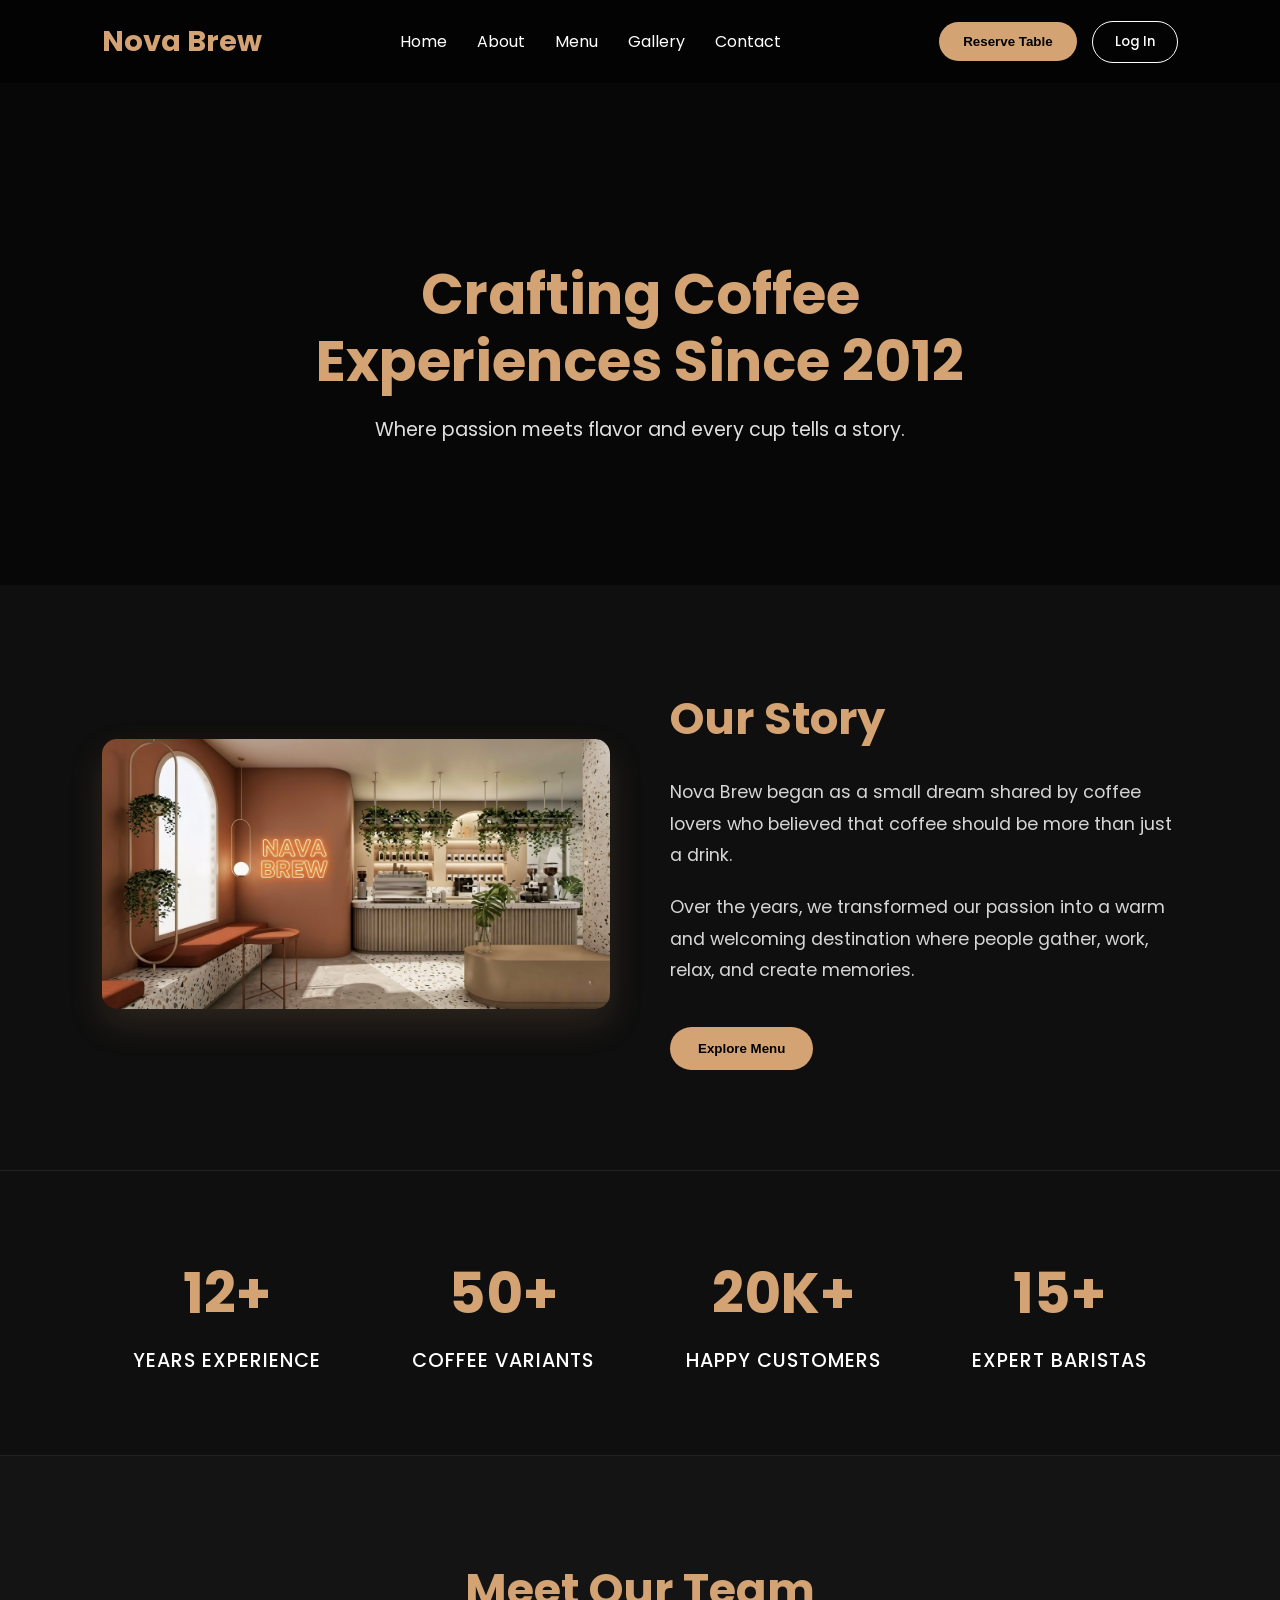
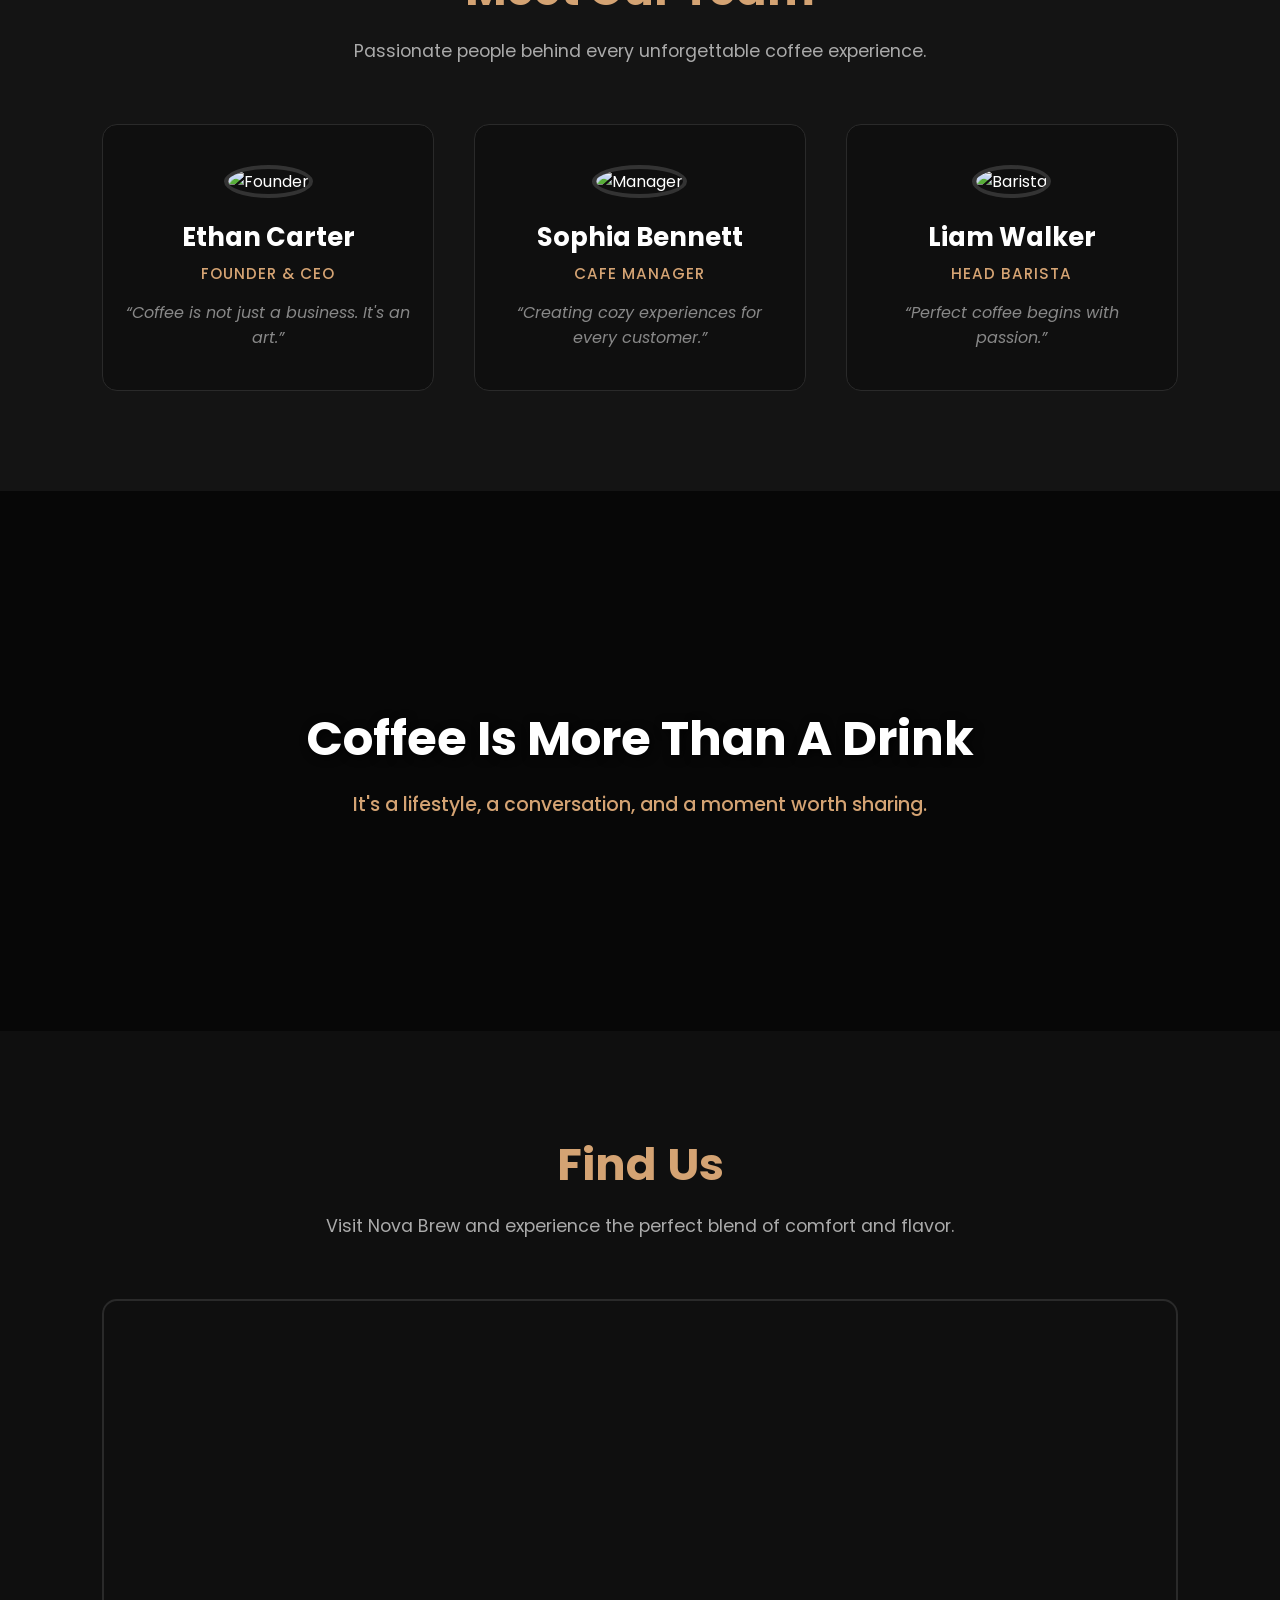
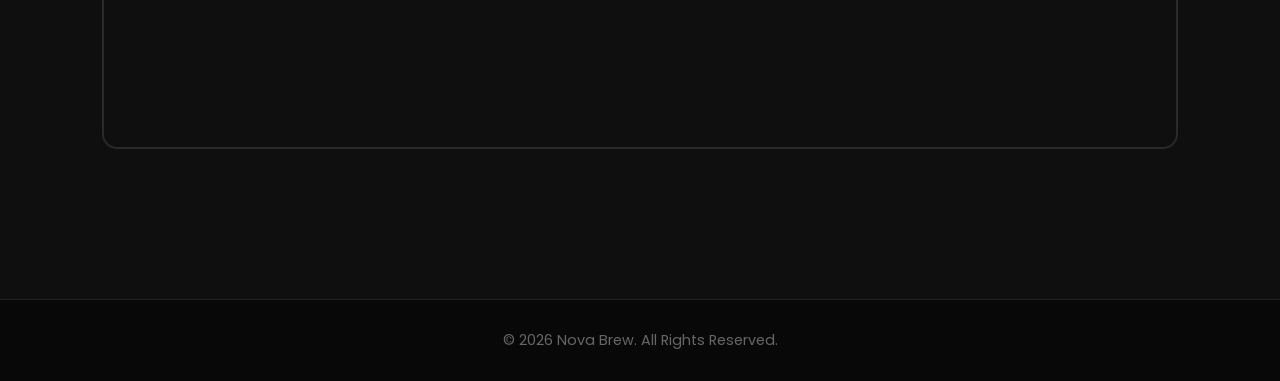
==== pages/about.html @ 1b16ab3e "Add files via upload" ====
<!DOCTYPE html>
<html lang="en">

<head>
    <!-- ================= META ================= -->
    <meta charset="UTF-8">
    <meta name="viewport" content="width=device-width, initial-scale=1.0">
    <!-- ================= TITLE ================= -->
    <title>About | Nova Brew</title>

    <!-- ================= CSS ================= -->
    <link rel="stylesheet" href="../CSS/style.css">
    <link rel="stylesheet" href="../CSS/responsive.css">
    <link rel="stylesheet" href="../CSS/animations.css">
    <link rel="stylesheet" href="../CSS/aboutstyle.css">

    <!-- ================= GOOGLE FONT ================= -->
    <link rel="preconnect" href="https://fonts.googleapis.com">
    <link href="https://fonts.googleapis.com/css2?family=Poppins:wght@300;400;500;600;700&display=swap"
        rel="stylesheet">
    <!-- ================= FAVICON ================= -->
    <link rel="apple-touch-icon" sizes="180x180" href="../assets/icons/favicon_io/apple-touch-icon.png">
    <link rel="icon" type="image/png" sizes="32x32" href="../assets/icons/favicon_io/favicon-32x32.png">
    <link rel="icon" type="image/png" sizes="16x16" href="../assets/icons/favicon_io/favicon-16x16.png">
    <link rel="manifest" href="../assets/icons/favicon_io/site.webmanifest">

    <!-- ================= OG META ================= -->
    <title>About Nova Brew Cafe | Our Story, Team, and Coffee Philosophy</title>
    <meta name="description"
        content="Discover the story behind Nova Brew Cafe, meet our passionate team, and learn about our coffee philosophy. From our humble beginnings to our commitment to quality and community, explore what makes Nova Brew a beloved destination for coffee lovers. Whether you're curious about our origins, want to know more about the people who make your coffee experience special, or are interested in our approach to sourcing and brewing coffee, our About page has you covered. Join us on a journey through the heart and soul of Nova Brew Cafe.">
    <meta name="keywords"
        content="Nova Brew Cafe, about us, our story, meet the team, coffee philosophy, coffee sourcing, brewing techniques, cafe culture, community involvement">
    <meta property="og:title" content="About Nova Brew Cafe | Our Story, Team, and Coffee Philosophy">
    <meta property="og:description"
        content="Discover the story behind Nova Brew Cafe, meet our passionate team, and learn about our coffee philosophy. From our humble beginnings to our commitment to quality and community, explore what makes Nova Brew a beloved destination for coffee lovers.        Whether you're curious about our origins, want to know more about the people who make your coffee experience special, or are interested in our approach to sourcing and brewing coffee, our About page has you covered. Join us on a journey through the heart and soul of Nova Brew Cafe.">
</head>

<body>

    <!-- ================= NAVBAR ================= -->
    <header>
        <nav class="navbar">
            <div class="logo">Nova Brew</div>

            <ul class="nav-links">
                <li><a href="../index.html">Home</a></li>
                <li><a href="#">About</a></li>
                <li><a href="menu.html">Menu</a></li>
                <li><a href="../index.html#gallery">Gallery</a></li>
                <li><a href="contact.html">Contact</a></li>
            </ul>

            <div class="nav-actions">
                <button class="nav-btn">Reserve Table</button>
                <div id="authContainer" class="auth-container"></div>
            </div>

            <div class="hamburger">
                <span></span>
                <span></span>
                <span></span>
            </div>
        </nav>
    </header>

    <!-- ================= HERO ================= -->
    <section class="about-hero">
        <div class="about-overlay"></div>
        <div class="about-hero-content">
            <h1>Crafting Coffee Experiences Since 2012</h1>
            <p>Where passion meets flavor and every cup tells a story.</p>
        </div>
    </section>

    <!-- ================= STORY SECTION ================= -->
    <section class="story-section">
        <div class="story-image">
            <img src="../assets/images/cafe-interior.jpg" alt="Cafe Interior">
        </div>
        <div class="story-content">
            <h2>Our Story</h2>
            <p>Nova Brew began as a small dream shared by coffee lovers who believed that coffee should be more than
                just a drink.</p>
            <p>Over the years, we transformed our passion into a warm and welcoming destination where people gather,
                work, relax, and create memories.</p>
            <button class="primary-btn">Explore Menu</button>
        </div>
    </section>

    <!-- ================= EXPERIENCE SECTION ================= -->
    <section class="experience-section">
        <div class="experience-card">
            <h2>12+</h2>
            <p>Years Experience</p>
        </div>
        <div class="experience-card">
            <h2>50+</h2>
            <p>Coffee Variants</p>
        </div>
        <div class="experience-card">
            <h2>20K+</h2>
            <p>Happy Customers</p>
        </div>
        <div class="experience-card">
            <h2>15+</h2>
            <p>Expert Baristas</p>
        </div>
    </section>

    <!-- ================= TEAM SECTION ================= -->
    <section class="team-section">
        <div class="section-title">
            <h2>Meet Our Team</h2>
            <p>Passionate people behind every unforgettable coffee experience.</p>
        </div>
        <div class="team-container">
            <div class="team-card">
                <img src="../assets/images/team/founder.jpg" alt="Founder">
                <h3>Ethan Carter</h3>
                <span>Founder & CEO</span>
                <p>“Coffee is not just a business. It's an art.”</p>
            </div>
            <div class="team-card">
                <img src="../assets/images/team/manager.jpg" alt="Manager">
                <h3>Sophia Bennett</h3>
                <span>Cafe Manager</span>
                <p>“Creating cozy experiences for every customer.”</p>
            </div>
            <div class="team-card">
                <img src="../assets/images/team/barista.jpg" alt="Barista">
                <h3>Liam Walker</h3>
                <span>Head Barista</span>
                <p>“Perfect coffee begins with passion.”</p>
            </div>
        </div>
    </section>

    <!-- ================= VIDEO SECTION ================= -->
    <section class="video-section">
        <video autoplay muted loop playsinline>
            <source src="../assets/videos/cafe-video.mp4" type="video/mp4">
        </video>
        <div class="video-overlay">
            <h2>Coffee Is More Than A Drink</h2>
            <p>It's a lifestyle, a conversation, and a moment worth sharing.</p>
        </div>
    </section>

    <!-- ================= LOCATION SECTION ================= -->
    <section class="location-section">
        <div class="section-title">
            <h2>Find Us</h2>
            <p>Visit Nova Brew and experience the perfect blend of comfort and flavor.</p>
        </div>
        <div class="map-container">
            <iframe
                src="https://www.google.com/maps/embed?pb=!1m18!1m12!1m3!1d2689.2892972449557!2d-122.33146432360569!3d47.61081548691523!2m3!1f0!2f0!3f0!3m2!1i1024!2i768!4f13.1!3m3!1m2!1s0x54906ab36437d8a7%3A0xe67db5cf89988229!2sStarbucks%20Reserve%20Roastery!5e0!3m2!1sen!2s!4v1716350000000!5m2!1sen!2s"
                allowfullscreen="" loading="lazy">
            </iframe>
        </div>
    </section>

    <!-- ================= FOOTER ================= -->
    <footer id="footer">
        <p>© 2026 Nova Brew. All Rights Reserved.</p>
    </footer>

    <!-- ================= JS ================= -->
    <script src="../js/script.js"></script>

    <!-- ================= LOGIN MODAL ================= -->
    <div id="loginModal" class="modal-overlay">
        <div class="modal-content">
            <button class="close-modal-btn" id="closeModalBtn">&times;</button>

            <form class="form_container" id="mainLoginForm">
                <div class="logo_container"><span class="logo-icon">☕</span></div>

                <div class="title_container">
                    <p class="title">Login to your Account</p>
                    <span class="subtitle">Welcome back to Nova Brew! Enter your credentials.</span>
                </div>

                <div id="loginErrorMessage" class="auth-error-msg"></div>

                <div class="input_container">
                    <label class="input_label" for="email_field">Email</label>
                    <input placeholder="name@mail.com" type="email" required class="input_field" id="email_field">
                </div>

                <div class="input_container">
                    <label class="input_label" for="password_field">Password</label>
                    <input placeholder="Password" type="password" required class="input_field" id="password_field">
                </div>

                <button type="submit" class="sign-in_btn"><span>Sign In</span></button>

                <div class="separator">
                    <hr class="line"><span>Or</span>
                    <hr class="line">
                </div>

                <button type="button" class="sign-in_ggl" id="googleAuthBtn">Sign In with Google</button>
                <button type="button" class="sign-in_apl" id="appleAuthBtn">Sign In with Apple</button>

                <p class="note" id="termsTrigger">Terms of use &amp; Conditions</p>
            </form>

            <!-- Social Setup Form -->
            <form class="form_container setup_container" id="socialSetupForm" style="display: none;">
                <div class="title_container">
                    <p class="title">Secure Your Account</p>
                    <span class="subtitle" id="socialSetupSubtitle">Please set your password to complete
                        registration.</span>
                </div>

                <div class="input_container">
                    <label class="input_label">Temporary Code</label>
                    <input type="text" class="input_field" id="oauthGeneratedCode" readonly>
                </div>

                <div class="input_container">
                    <label class="input_label" for="new_password">New Password</label>
                    <input placeholder="••••••••" type="password" class="input_field" id="new_password">
                </div>

                <div class="input_container">
                    <label class="input_label" for="repeat_password">Repeat Password</label>
                    <input placeholder="••••••••" type="password" class="input_field" id="repeat_password">
                </div>

                <div id="setupErrorMessage" class="auth-error-msg"></div>
                <button type="submit" class="sign-in_btn"><span>Complete Registration</span></button>
            </form>
        </div>
    </div>

</body>

</html>
---- CSS/style.css ----
/* ================= GLOBAL ================= */

*{
    margin: 0;
    padding: 0;
    box-sizing: border-box;
}

body{
    font-family: 'Poppins', sans-serif;
    background-color: #0f0f0f;
    color: white;
}

/* ================= NAVBAR ================= */

.navbar{
    width: 100%;
    padding: 20px 8%;
    
    display: flex;
    justify-content: space-between;
    align-items: center;

    position: fixed;
    top: 0;

    background: rgba(0,0,0,0.5);
    backdrop-filter: blur(10px);

    z-index: 1000;
}

.logo{
    font-size: 1.8rem;
    font-weight: 700;
    color: #d4a373;
}

.nav-links{
    display: flex;
    gap: 30px;

    list-style: none;
}

.nav-links a{
    text-decoration: none;
    color: white;

    transition: 0.3s;
}

.nav-links a:hover{
    color: #d4a373;
}

.nav-btn{
    padding: 12px 24px;

    border: none;
    border-radius: 30px;

    background-color: #d4a373;
    color: black;

    font-weight: 600;
    cursor: pointer;

    transition: 0.3s;

    margin-left: 20px;
}

.nav-btn:hover{
    transform: scale(1.05);
    box-shadow: 0 0 20px rgba(212,163,115,0.5);
}


/* ================= HAMBURGER ================= */

.hamburger{
    display: none;
    flex-direction: column;
    gap: 6px;

    cursor: pointer;
}

.hamburger span{
    width: 28px;
    height: 3px;

    background-color: white;
    border-radius: 10px;

    transition: 0.3s;
}

/* ================= HERO SECTION ================= */

#hero{
    width: 100%;
    height: 100vh;

    display: flex;
    justify-content: center;
    align-items: center;

    text-align: center;

    background:
        linear-gradient(rgba(0,0,0,0.6),
        rgba(0,0,0,0.7)),
        url('../assets/images/coffee-bg.jpg');

    background-size: cover;
    background-position: center;
}

.hero-content{
    max-width: 700px;
}

.hero-content h1{
    font-size: 4rem;
    margin-bottom: 20px;

    line-height: 1.2;
}

.hero-content p{
    font-size: 1.1rem;
    color: #d6d6d6;

    margin-bottom: 35px;
}

.hero-buttons{
    display: flex;
    justify-content: center;
    gap: 20px;
}

.primary-btn,
.secondary-btn{
    padding: 14px 28px;

    border: none;
    border-radius: 30px;

    cursor: pointer;

    font-weight: 600;

    transition: 0.3s;
}

.primary-btn{
    background-color: #d4a373;
    color: black;
}

.secondary-btn{
    background: transparent;
    border: 2px solid white;
    color: white;
}

.primary-btn:hover,
.secondary-btn:hover{
    transform: translateY(-5px);
    box-shadow: 0 10px 20px rgba(0,0,0,0.2);    
}

footer{
    text-align: center;
    padding: 20px 0;

    background-color: #111;
    color: #d6d6d6;
    margin-top: 50px;
}


/* ================= AUTH & PROFILE SECTION ================= */
.nav-actions {
    display: flex;
    align-items: center;
    gap: 15px;
}

/* Logged Out State: Login Button */
.login-text-btn {
    background: transparent;
    color: white;
    border: 1px solid white;
    padding: 10px 20px;
    border-radius: 30px;
    cursor: pointer;
    font-family: inherit;
    font-weight: 500;
    transition: 0.3s ease;
}

.login-text-btn:hover {
    background: white;
    color: #0f0f0f;
}

/* Logged In State: Profile Avatar & Dropdown */
.profile-wrapper {
    position: relative;
    cursor: pointer;
}

.profile-avatar {
    width: 42px;
    height: 42px;
    border-radius: 50%;
    background-color: #d4a373;
    color: #000;
    display: flex;
    justify-content: center;
    align-items: center;
    font-weight: 700;
    font-size: 1.2rem;
    transition: transform 0.3s ease;
}

.profile-wrapper:hover .profile-avatar {
    transform: scale(1.05);
}

.profile-menu {
    position: absolute;
    top: 55px;
    right: 0;
    background: #151515;
    border: 1px solid #2a2a2a;
    border-radius: 12px;
    padding: 15px;
    display: none; /* Hidden by default */
    flex-direction: column;
    min-width: 160px;
    box-shadow: 0 10px 30px rgba(0,0,0,0.5);
}

/* Toggled by JS */
.profile-wrapper.active .profile-menu {
    display: flex;
    animation: fadeUp 0.3s ease;
}

.profile-menu p {
    border-bottom: 1px solid #2a2a2a;
    padding-bottom: 10px;
    margin-bottom: 10px;
    font-size: 0.95rem;
    color: #d4a373;
    font-weight: 600;
}

.profile-menu a {
    color: #ccc;
    text-decoration: none;
    padding: 8px 0;
    font-size: 0.9rem;
    transition: 0.3s;
}

.profile-menu a:hover {
    color: #fff;
    padding-left: 5px; /* Cool hover indent effect */
}

/* Mobile fix for the actions container */
@media(max-width: 768px) {
    .nav-actions {
        display: none; /* You can move this inside the hamburger menu later if you want! */
    }
}


/* ================= SYSTEM AUTH MODAL POPUP ================= */
.modal-overlay {
    position: fixed;
    inset: 0;
    background: rgba(0, 0, 0, 0.75);
    backdrop-filter: blur(8px);
    z-index: 2000;
    display: none; /* Controlled by JavaScript */
    justify-content: center;
    align-items: center;
}

.modal-overlay.open {
    display: flex;
    animation: fadeIn 0.3s ease;
}

.modal-content {
    position: relative;
    animation: modalSlideUp 0.4s cubic-bezier(0.15, 0.83, 0.66, 1);
}

.close-modal-btn {
    position: absolute;
    top: 15px;
    right: 20px;
    background: transparent;
    border: none;
    color: #8B8E98;
    font-size: 2rem;
    cursor: pointer;
    transition: 0.2s;
    z-index: 101;
}

.close-modal-btn:hover {
    color: #fff;
}

/* Dark Elegance Theme Translation for Uiverse Content */
.form_container {
    width: 380px;
    max-width: 95vw;
    height: fit-content;
    display: flex;
    flex-direction: column;
    align-items: center;
    justify-content: center;
    gap: 15px;
    padding: 40px 35px 25px 35px;
    background-color: #151515;
    border: 1px solid #252525;
    box-shadow: 0px 40px 100px rgba(0, 0, 0, 0.8);
    border-radius: 16px;
}

.logo_container {
    box-sizing: border-box;
    width: 60px;
    height: 60px;
    background: #1e1e1e;
    border: 1px solid #2a2a2a;
    border-radius: 50%;
    display: flex;
    align-items: center;
    justify-content: center;
}

.logo-icon {
    font-size: 1.6rem;
}

.title {
    margin: 0;
    font-size: 1.35rem;
    font-weight: 700;
    color: #ffffff;
}

.subtitle {
    font-size: 0.75rem;
    max-width: 90%;
    text-align: center;
    line-height: 1.25rem;
    color: #8B8E98;
    margin-top: 4px;
}

.input_container {
    width: 100%;
    position: relative;
    display: flex;
    flex-direction: column;
    gap: 6px;
}

.icon {
    width: 18px;
    position: absolute;
    z-index: 99;
    left: 14px;
    bottom: 11px;
}

.input_label {
    font-size: 0.75rem;
    color: #d4a373;
    font-weight: 600;
    text-transform: uppercase;
    letter-spacing: 0.5px;
}

.input_field {
    width: 100%;
    height: 42px;
    padding: 0 10px 0 42px;
    border-radius: 8px;
    outline: none;
    border: 1px solid #2a2a2a;
    background-color: #1c1c1c;
    color: white;
    font-family: inherit;
    transition: 0.25s ease;
}

.input_field:focus {
    border-color: #d4a373;
    background-color: #222222;
    box-shadow: 0 0 10px rgba(212, 163, 115, 0.2);
}

.sign-in_btn {
    width: 100%;
    height: 42px;
    border: 0;
    background: #d4a373;
    border-radius: 8px;
    outline: none;
    color: #000000;
    font-weight: 600;
    font-size: 0.95rem;
    cursor: pointer;
    transition: 0.2s ease;
}

.sign-in_btn:hover {
    background: #e9c49a;
    transform: translateY(-1px);
}

.sign-in_ggl, .sign-in_apl {
    width: 100%;
    height: 40px;
    display: flex;
    align-items: center;
    justify-content: center;
    gap: 10px;
    border-radius: 8px;
    outline: none;
    font-family: inherit;
    font-size: 0.85rem;
    font-weight: 500;
    cursor: pointer;
    transition: 0.2s;
}

.sign-in_ggl {
    background: #ffffff;
    color: #242424;
    border: none;
}

.sign-in_ggl:hover {
    background: #e5e5e5;
}

.sign-in_apl {
    background: #242424;
    color: #ffffff;
    border: 1px solid #333;
}

.sign-in_apl:hover {
    background: #2d2d2d;
}

.separator {
    width: 100%;
    display: flex;
    align-items: center;
    justify-content: center;
    gap: 15px;
    color: #555;
    font-size: 0.8rem;
    margin: 5px 0;
}

.separator .line {
    flex: 1;
    height: 1px;
    border: 0;
    background-color: #252525;
}

.note {
    font-size: 0.75rem;
    color: #6c757d;
    text-decoration: none;
    cursor: pointer;
    margin-top: 5px;
    transition: 0.2s;
}

.note:hover {
    color: #d4a373;
}

/* Error feedback formatting */
.auth-error-msg {
    color: #ff6b6b;
    font-size: 0.8rem;
    text-align: center;
    width: 100%;
    font-weight: 500;
    display: none;
    background: rgba(255, 107, 107, 0.1);
    padding: 8px;
    border-radius: 6px;
    border: 1px solid rgba(255, 107, 107, 0.2);
}

@keyframes modalSlideUp {
    from { opacity: 0; transform: translateY(30px); }
    to { opacity: 1; transform: translateY(0); }
}
---- CSS/responsive.css ----
/* ================= TABLET & FOLDABLES ================= */

@media(max-width: 992px){

    .hero-content h1{
        font-size: 3rem;
    }

    /* ===== NAVBAR (Moved here to trigger on tablets/folds) ===== */

    .nav-links{
        position: absolute;
        top: 100%;
        right: -100%;
        width: 250px;
        height: 100vh;
        background-color: #111;
        flex-direction: column;
        align-items: center;
        justify-content: start;
        padding-top: 80px;
        transition: 0.5s;
    }

    .nav-links.active{
        right: 0;
    }

    .nav-btn{
        display: none;
    }

    .hamburger{
        display: flex;
    }

}

/* ================= MOBILE ================= */

@media(max-width: 768px){

    /* ===== HERO ===== */

    .hero-content{
        padding: 0 20px;
    }

    .hero-content h1{
        font-size: 2.5rem;
    }

    .hero-content p{
        font-size: 1rem;
    }

    .hero-buttons{
        flex-direction: column;
        align-items: center;
    }

}


/* ================= MOBILE ================= */

@media(max-width: 768px){

    /* ===== NAVBAR ===== */

    .nav-links{
        position: absolute;

        top: 100%;
        right: -100%;

        width: 250px;
        height: 100vh;

        background-color: #111;

        flex-direction: column;
        align-items: center;
        justify-content: start;

        padding-top: 80px;

        transition: 0.5s;
    }

    .nav-links.active{
        right: 0;
    }

    .nav-btn{
        display: none;
    }

    .hamburger{
        display: flex;
    }

    /* ===== HERO ===== */

    .hero-content{
        padding: 0 20px;
    }

    .hero-content h1{
        font-size: 2.5rem;
    }

    .hero-content p{
        font-size: 1rem;
    }

    .hero-buttons{
        flex-direction: column;
        align-items: center;
    }

}
---- CSS/animations.css ----
.hero-content{
    animation: fadeUp 1.2s ease;
}

@keyframes fadeUp{

    from{
        opacity: 0;
        transform: translateY(50px);
    }

    to{
        opacity: 1;
        transform: translateY(0);
    }

}
---- CSS/aboutstyle.css ----
/* ================= AUTH SYSTEM - CLEAN VERSION ================= */
.nav-actions {
    display: flex;
    align-items: center;
    gap: 15px;
}

.login-text-btn {
    background: transparent;
    color: white;
    border: 1px solid white;
    padding: 10px 22px;
    border-radius: 30px;
    cursor: pointer;
    font-weight: 500;
    transition: 0.3s;
}

.login-text-btn:hover {
    background: #d4a373;
    color: #0f0f0f;
    border-color: #d4a373;
}

/* Profile */
.profile-wrapper {
    position: relative;
    cursor: pointer;
}

.profile-avatar {
    width: 42px;
    height: 42px;
    border-radius: 50%;
    background: #d4a373;
    color: #000;
    display: flex;
    align-items: center;
    justify-content: center;
    font-weight: 700;
    font-size: 1.3rem;
}

.profile-menu {
    position: absolute;
    top: 55px;
    right: 0;
    background: #151515;
    border: 1px solid #333;
    border-radius: 12px;
    padding: 12px;
    display: none;
    flex-direction: column;
    min-width: 160px;
    box-shadow: 0 10px 30px rgba(0,0,0,0.6);
    z-index: 1001;
}

.profile-wrapper.active .profile-menu {
    display: flex;
}

body{
    font-family: 'Poppins', sans-serif;
    background-color: #0f0f0f;
    color: white;
}

/* ================= NAVBAR ================= */

.navbar{
    width: 100%;
    padding: 20px 8%;
    
    display: flex;
    justify-content: space-between;
    align-items: center;

    position: fixed;
    top: 0;

    background: rgba(0,0,0,0.5);
    backdrop-filter: blur(10px);

    z-index: 1000;
}

.logo{
    font-size: 1.8rem;
    font-weight: 700;
    color: #d4a373;
}

.nav-links{
    display: flex;
    gap: 30px;

    list-style: none;
}

.nav-links a{
    text-decoration: none;
    color: white;

    transition: 0.3s;
}

.nav-links a:hover{
    color: #d4a373;
}

.nav-btn{
    padding: 12px 24px;

    border: none;
    border-radius: 30px;

    background-color: #d4a373;
    color: black;

    font-weight: 600;
    cursor: pointer;

    transition: 0.3s;

    margin-left: 20px;
}

.nav-btn:hover{
    transform: scale(1.05);
    box-shadow: 0 0 20px rgba(212,163,115,0.5);
}


/* ================= HAMBURGER ================= */

.hamburger{
    display: none;
    flex-direction: column;
    gap: 6px;

    cursor: pointer;
}

.hamburger span{
    width: 28px;
    height: 3px;

    background-color: white;
    border-radius: 10px;

    transition: 0.3s;
}

/* ================= ABOUT HERO ================= */
/* ================= ABOUT HERO ================= */
.about-hero {
    position: relative;
    width: 100%;
    height: 65vh;
    display: flex;
    justify-content: center;
    align-items: center;
    text-align: center;
    background: #111 url('../assets/images/about-bg.jpg') center/cover no-repeat;
    /* Keeps top safety spacing for the fixed navbar */
    padding-top: 80px; 
}

.about-overlay {
    position: absolute;
    top: 0; 
    left: 0; 
    width: 100%; 
    height: 100%;
    background: rgba(0, 0, 0, 0.6);
    z-index: 1;
}

.about-hero-content {
    position: relative;
    z-index: 2;
    max-width: 800px;
    padding: 0 20px;
    /* ADD THIS LINE: Explicitly nudges the inner text layout down away from fixed modules */
    margin-top: 40px; 
}

.about-hero-content h1 {
    font-size: 3.5rem;
    color: #d4a373; /* Nova Brew accent color */
    margin-bottom: 20px;
    line-height: 1.2;
}

.about-hero-content p {
    font-size: 1.2rem;
    color: #e0e0e0;
}

/* ================= STORY SECTION ================= */
.story-section {
    display: flex;
    align-items: center;
    gap: 60px;
    padding: 100px 8%;
    background-color: #0f0f0f;
}

.story-image {
    flex: 1;
}

.story-image img {
    width: 100%;
    border-radius: 15px;
    box-shadow: 0 15px 35px rgba(212, 163, 115, 0.15); /* Subtle accent shadow */
    object-fit: cover;
}

.story-content {
    flex: 1;
}

.story-content h2 {
    font-size: 2.8rem;
    color: #d4a373;
    margin-bottom: 25px;
}

.story-content p {
    font-size: 1.1rem;
    color: #d6d6d6;
    margin-bottom: 20px;
    line-height: 1.8;
}

.story-content .primary-btn {
    margin-top: 20px;
}

/* ================= EXPERIENCE SECTION ================= */
.experience-section {
    display: flex;
    justify-content: space-around;
    flex-wrap: wrap;
    gap: 30px;
    padding: 80px 8%;
    background: linear-gradient(rgba(15, 15, 15, 0.9), rgba(15, 15, 15, 0.9)), url('../assets/images/beans-bg.jpg') center/cover fixed;
    text-align: center;
    border-top: 1px solid #222;
    border-bottom: 1px solid #222;
}

.experience-card h2 {
    font-size: 3.5rem;
    color: #d4a373;
    margin-bottom: 10px;
}

.experience-card p {
    font-size: 1.2rem;
    color: #fff;
    font-weight: 500;
    text-transform: uppercase;
    letter-spacing: 1px;
}

/* ================= TEAM SECTION ================= */
.team-section {
    padding: 100px 8%;
    background-color: #141414; /* Slightly lighter than main bg for contrast */
}

.section-title {
    text-align: center;
    margin-bottom: 60px;
}

.section-title h2 {
    font-size: 2.8rem;
    color: #d4a373;
    margin-bottom: 15px;
}

.section-title p {
    color: #aaa;
    font-size: 1.1rem;
}

.team-container {
    display: grid;
    grid-template-columns: repeat(auto-fit, minmax(300px, 1fr));
    gap: 40px;
}

.team-card {
    background-color: #0f0f0f;
    padding: 40px 20px;
    border-radius: 15px;
    text-align: center;
    transition: 0.4s ease;
    border: 1px solid #2a2a2a;
}

.team-card:hover {
    transform: translateY(-10px);
    border-color: #d4a373;
    box-shadow: 0 10px 30px rgba(212, 163, 115, 0.1);
}

.team-card img {
    width: 140px;
    height: 140px;
    border-radius: 50%;
    object-fit: cover;
    margin-bottom: 20px;
    border: 4px solid #333;
    transition: 0.4s ease;
}

.team-card:hover img {
    border-color: #d4a373;
}

.team-card h3 {
    font-size: 1.6rem;
    margin-bottom: 5px;
    color: #fff;
}

.team-card span {
    display: block;
    color: #d4a373;
    font-size: 0.95rem;
    font-weight: 500;
    margin-bottom: 15px;
    text-transform: uppercase;
    letter-spacing: 1px;
}

.team-card p {
    color: #888;
    font-style: italic;
    font-size: 1rem;
}

/* ================= VIDEO SECTION ================= */
.video-section {
    position: relative;
    width: 100%;
    height: 60vh;
    overflow: hidden;
    display: flex;
    justify-content: center;
    align-items: center;
}

.video-section video {
    position: absolute;
    top: 50%;
    left: 50%;
    min-width: 100%;
    min-height: 100%;
    transform: translate(-50%, -50%);
    z-index: 0;
    object-fit: cover;
    opacity: 0.5; /* Makes the video blend nicely with the dark theme */
}

.video-overlay {
    position: relative;
    z-index: 1;
    background: rgba(0, 0, 0, 0.5); /* extra darkening */
    width: 100%;
    height: 100%;
    display: flex;
    flex-direction: column;
    justify-content: center;
    align-items: center;
    text-align: center;
    padding: 0 20px;
}

.video-overlay h2 {
    font-size: 3rem;
    color: #fff;
    margin-bottom: 15px;
    text-shadow: 2px 2px 10px rgba(0,0,0,0.8);
}

.video-overlay p {
    font-size: 1.2rem;
    color: #d4a373;
    font-weight: 500;
}

/* ================= LOCATION SECTION ================= */
.location-section {
    padding: 100px 8%;
    background-color: #0f0f0f;
}

.map-container {
    width: 100%;
    height: 450px;
    border-radius: 15px;
    overflow: hidden;
    border: 2px solid #2a2a2a;
    transition: 0.3s;
}

.map-container:hover {
    border-color: #d4a373;
}

.map-container iframe {
    width: 100%;
    height: 100%;
    border: none;
}

/* ================= FOOTER ================= */
#footer {
    text-align: center;
    padding: 30px;
    background-color: #080808;
    border-top: 1px solid #222;
}

#footer p {
    color: #666;
    font-size: 0.9rem;
}

/* ================= RESPONSIVE ADJUSTMENTS ================= */
@media (max-width: 992px) {
    .story-section {
        flex-direction: column;
        text-align: center;
    }
    
    .about-hero-content h1 {
        font-size: 2.8rem;
    }
}

@media (max-width: 768px) {
    .experience-card {
        flex: 1 1 40%;
    }
    
    .about-hero-content h1 {
        font-size: 2.2rem;
    }
    
    .story-content h2,
    .section-title h2,
    .video-overlay h2 {
        font-size: 2.2rem;
    }
}
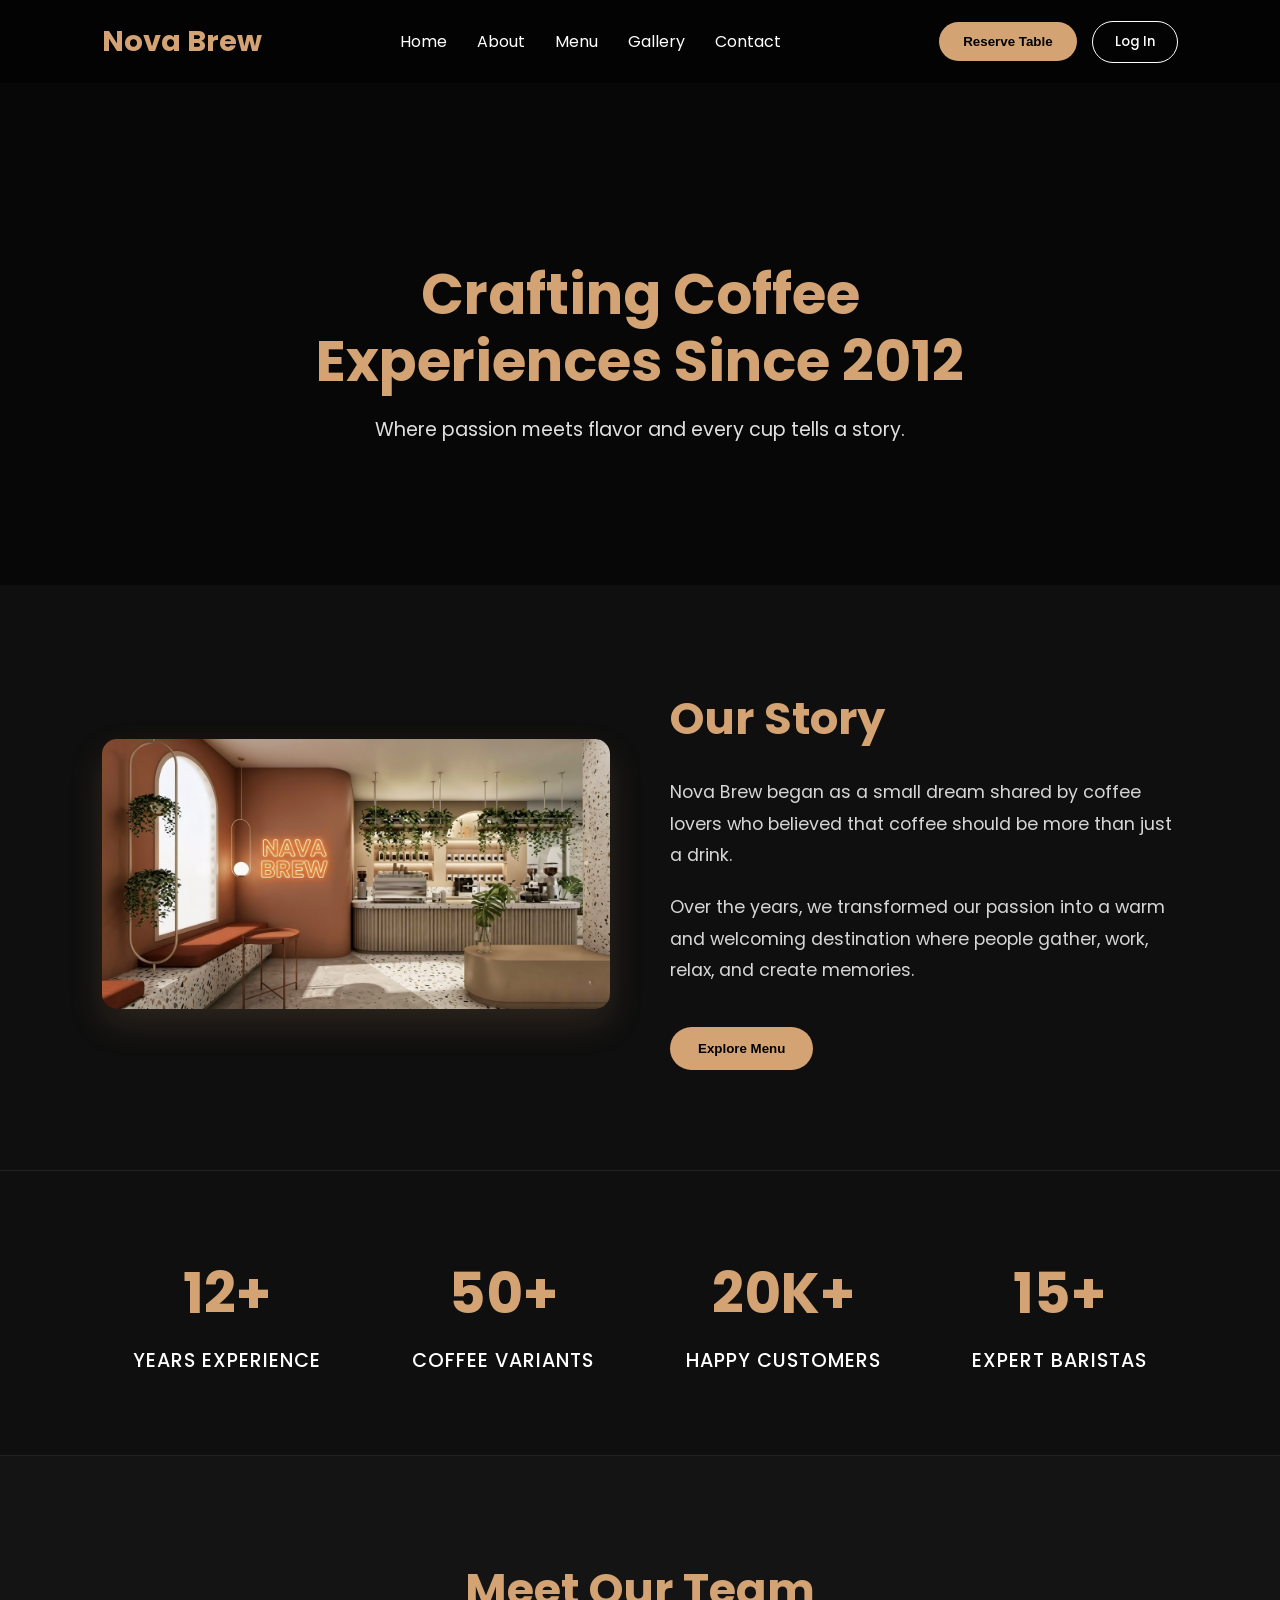
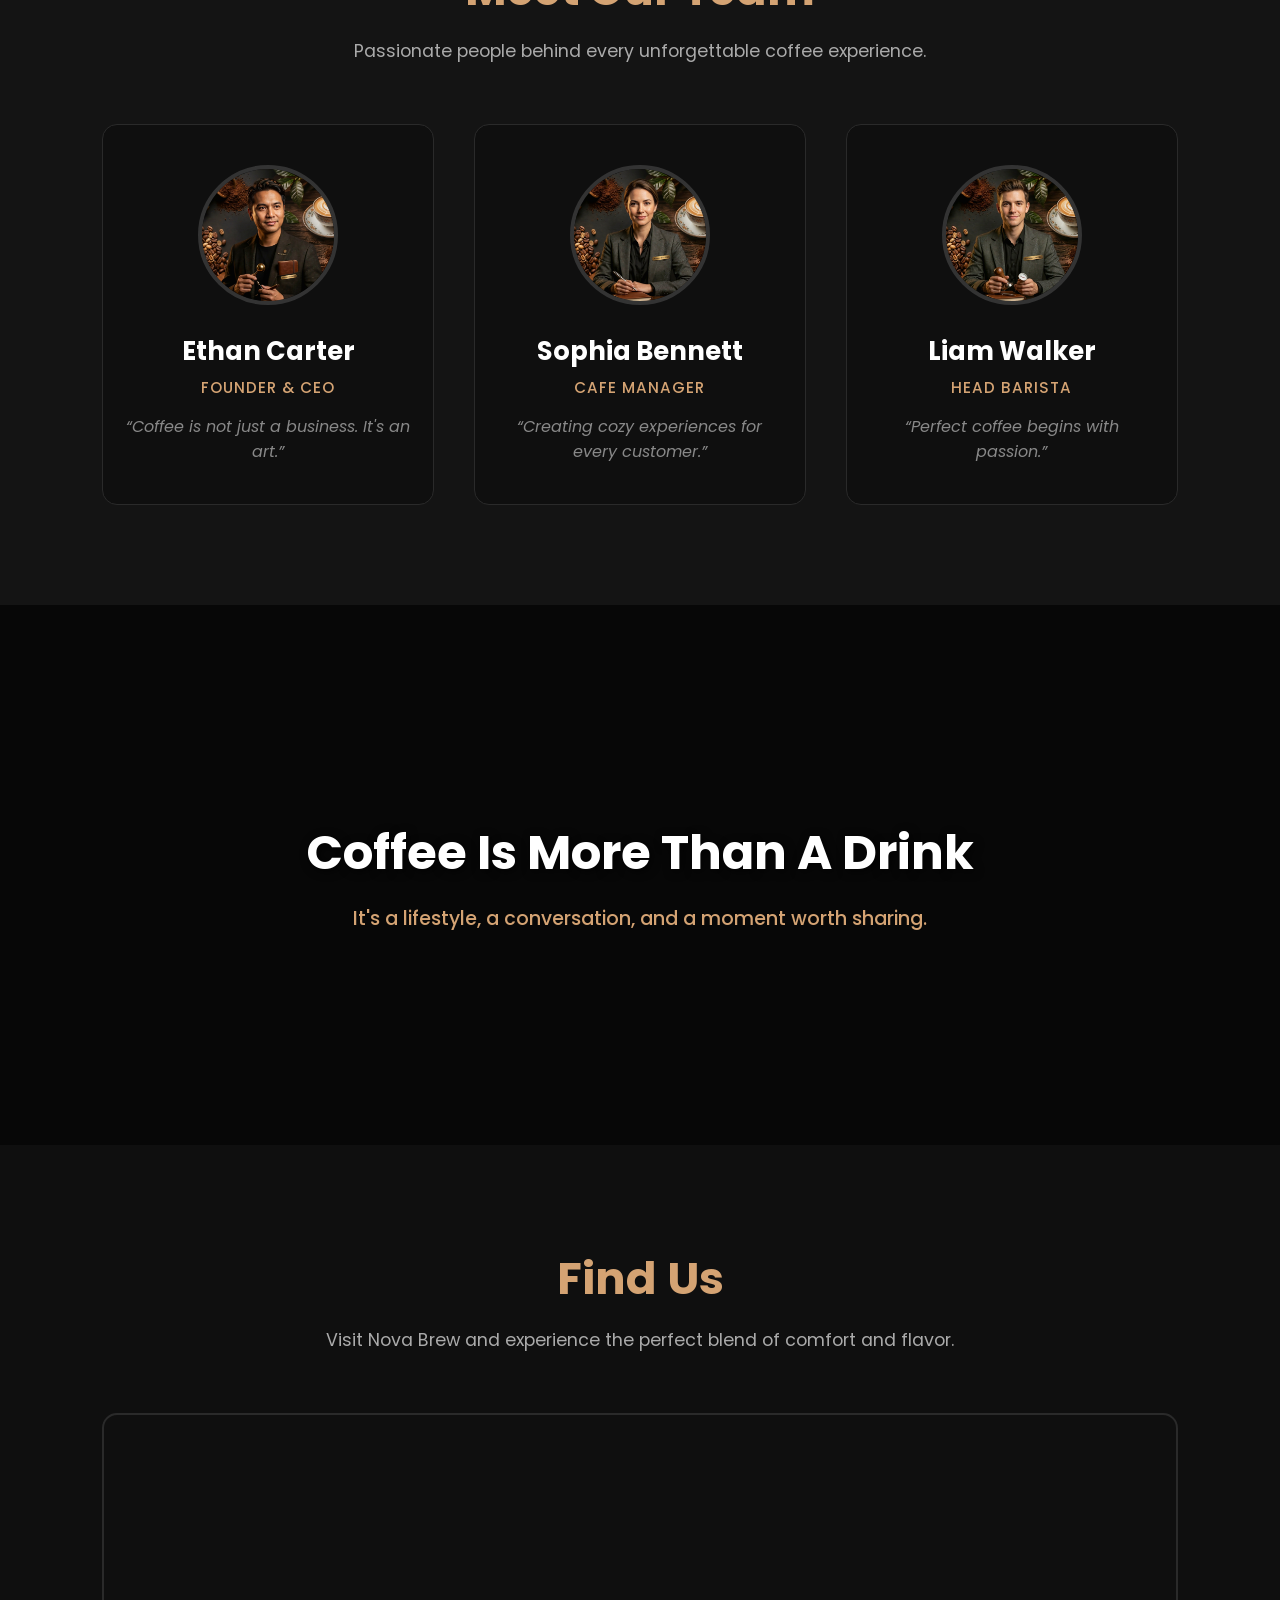
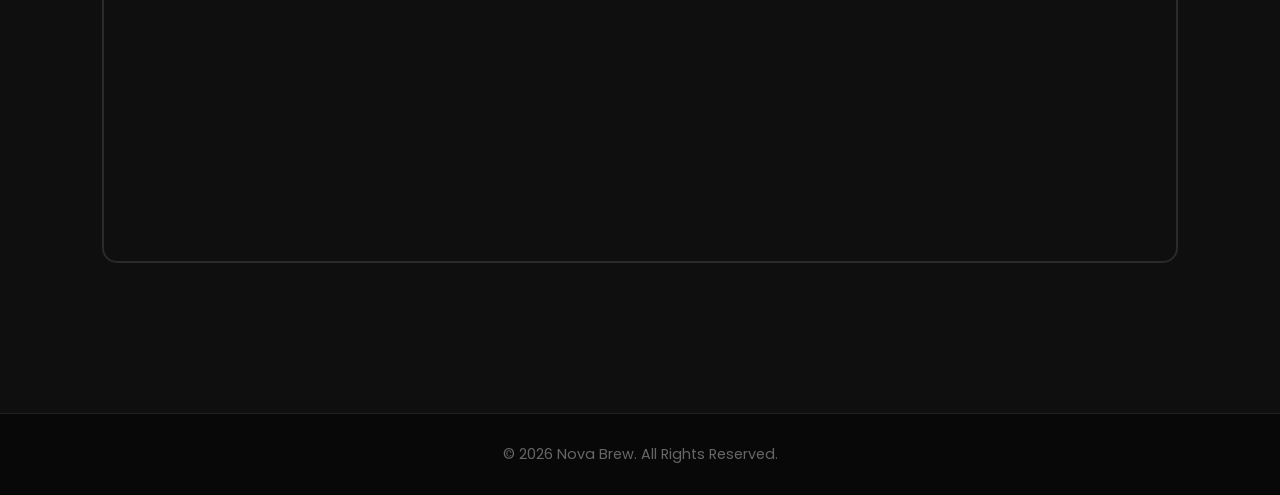
==== commit e8e0b4e8: "Update team member images in about.html" ====
--- a/pages/about.html
+++ b/pages/about.html
@@ -115,19 +115,19 @@
         </div>
         <div class="team-container">
             <div class="team-card">
-                <img src="../assets/images/team/founder.jpg" alt="Founder">
+                <img src="../assets/images/founder.jpg" alt="Founder">
                 <h3>Ethan Carter</h3>
                 <span>Founder & CEO</span>
                 <p>“Coffee is not just a business. It's an art.”</p>
             </div>
             <div class="team-card">
-                <img src="../assets/images/team/manager.jpg" alt="Manager">
+                <img src="../assets/images/manager.jpg" alt="Manager">
                 <h3>Sophia Bennett</h3>
                 <span>Cafe Manager</span>
                 <p>“Creating cozy experiences for every customer.”</p>
             </div>
             <div class="team-card">
-                <img src="../assets/images/team/barista.jpg" alt="Barista">
+                <img src="../assets/images/barista.jpg" alt="Barista">
                 <h3>Liam Walker</h3>
                 <span>Head Barista</span>
                 <p>“Perfect coffee begins with passion.”</p>
@@ -237,4 +237,4 @@
 
 </body>
 
-</html>+</html>
